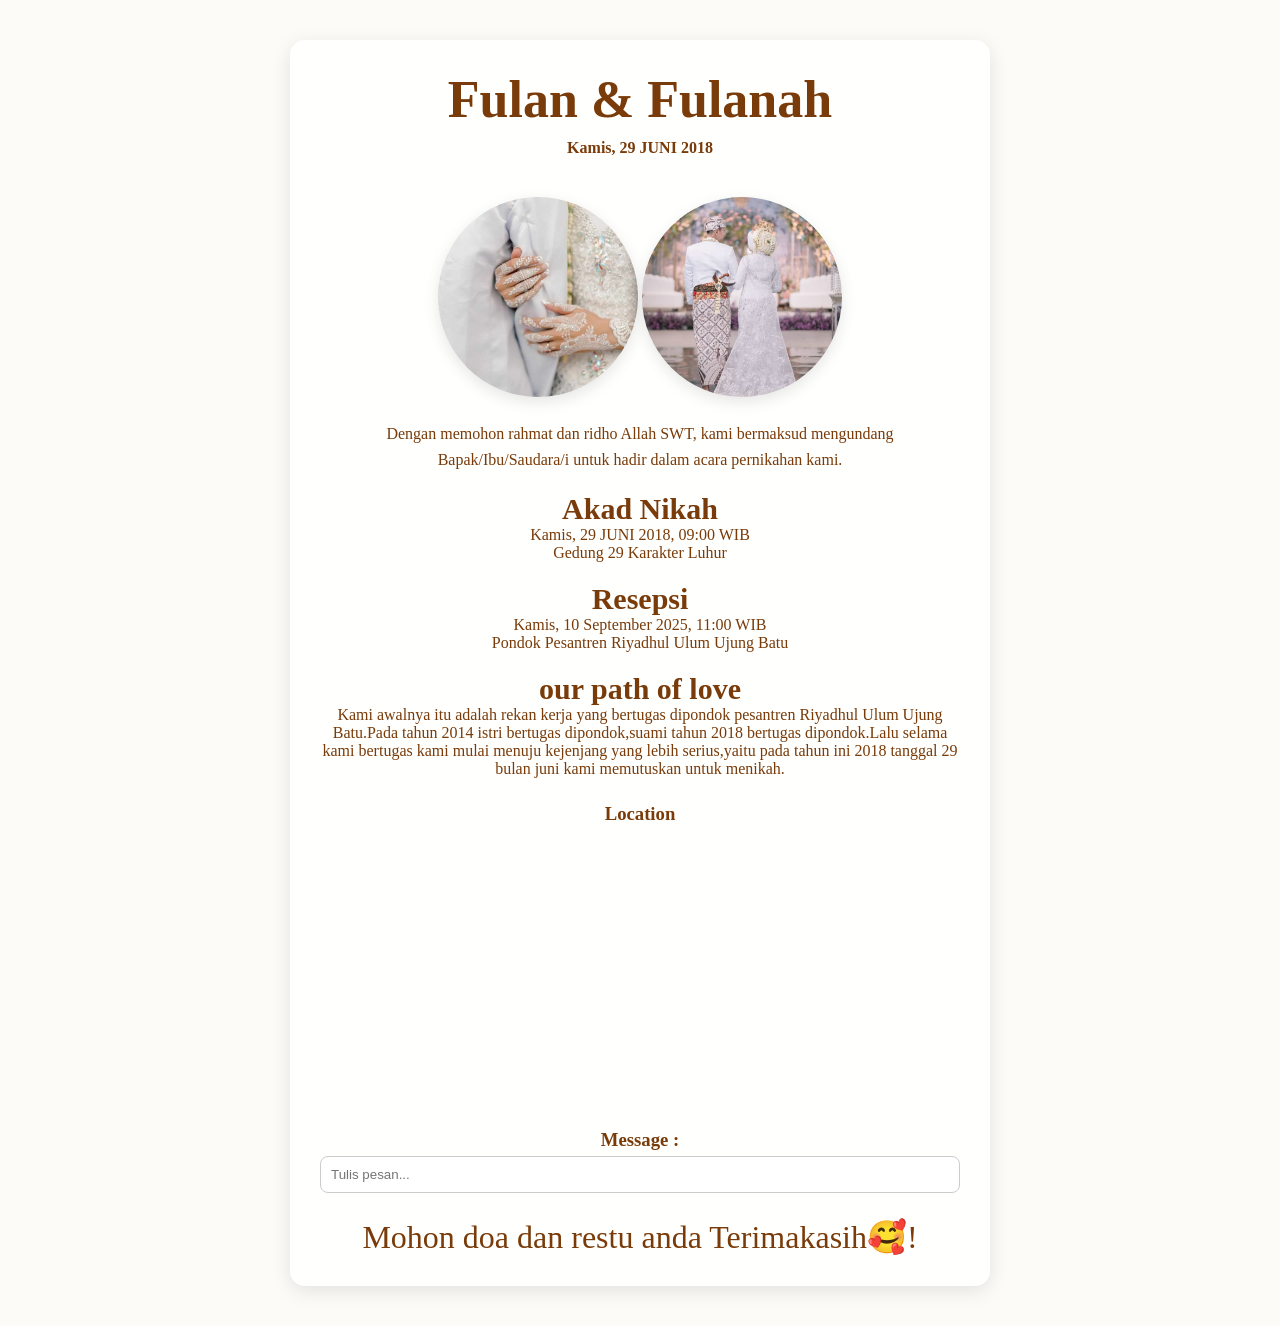
==== halaman2.html @ 0907615c "ganti file name" ====
<!DOCTYPE html>
<html lang="en">
<head>
    <meta charset="UTF-8">
    <meta name="viewport" content="width=device-width, initial-scale=1.0">
    <title>isi undangan</title>
    <link rel="stylesheet" href="style.css">
</head>
<body>
    <section class="page page2" id="page2">
    <div class="content fade-in">
        <h1 class="judul">Fulan & Fulanah</h1>
        <p class="tanggal">Kamis, 29 JUNI 2018</p>

            <img src="asset/opsi1.jpeg" alt="foto mempelai" class="foto slide-up">
            <img src="asset/opsi2.jpeg" alt="foto mempelai" class="foto slide-up">

        <p class="teks">
            Dengan memohon rahmat dan ridho Allah SWT, kami bermaksud mengundang
            Bapak/Ibu/Saudara/i untuk hadir dalam acara pernikahan kami.
        </p>

        <div class="detail slide-up">
            <h3>Akad Nikah</h3>
            <p>Kamis, 29 JUNI 2018, 09:00 WIB</p>
            <p>Gedung 29 Karakter Luhur</p>

            <h3>Resepsi</h3>
            <p>Kamis, 10 September 2025, 11:00 WIB</p>
            <p>Pondok Pesantren Riyadhul Ulum Ujung Batu</p>

            <h3>our path of love</h3>
            <p>Kami awalnya itu adalah rekan kerja yang bertugas dipondok pesantren Riyadhul Ulum Ujung Batu.Pada tahun 2014 istri bertugas dipondok,suami tahun 2018 bertugas dipondok.Lalu selama kami bertugas kami mulai menuju kejenjang yang lebih serius,yaitu pada tahun ini 2018 tanggal 29 bulan juni kami memutuskan untuk menikah.</p>
        </div>

        <div class="map fade-in">
            <h3>Location</h3>
                <iframe
                src="https://www.google.com/maps/embed?pb=!1m14!1m8!1m3!1d31916.08357712208!2d100.5316099!3d0.7117866!3m2!1i1024!2i768!4f13.1!3m3!1m2!1s0x302b2dcb941b2297%3A0x8188cb88069ec724!2sRiyadhul%20Ulum%20Islamic%20Boarding%20School%20Ujung%20Batu%20(LDII)!5e0!3m2!1sen!2sid!4v1769482059172!5m2!1sen!2sid" 
                width="600" 
                height="450" 
                style="border:0;" 
                allowfullscreen="" 
                loading="lazy" 
                referrerpolicy="no-referrer-when-downgrade">
                </iframe>
        </div>

        <div class="form-group">
            <h3>Message :</h3>
            <label for="message"></label>
            <input type="text" id="message" name="message" placeholder="Tulis pesan..." required>
        </div>

      <p class="thanks fade-in">Mohon doa dan restu anda Terimakasih🥰!</p>
    </div>
  </section>
</body>
</html>
---- style.css ----
* {
  margin: 0;
  padding: 0;
  box-sizing: border-box;
}

body {
  font-family: var(--font2);
  color: #050101;
  scroll-behavior: smooth;
  background: #fdfbf7;
}

/* Halaman umum */
.page {
  min-height: 100vh;
  display: flex;
  justify-content: center;
  align-items: center;
  text-align: center;
  padding: 40px 20px;
  position: relative;
  overflow: hidden;
}

/* halaman2 */
.page2 {
  background: var(--bg2) center/cover fixed no-repeat;
  color: #793b09;
  flex-direction: column;
}
.page2 .content {
  background: rgba(255,255,255,0.9);
  padding: 30px;
  border-radius: 15px;
  max-width: 700px;
  box-shadow: 0 5px 20px rgba(0,0,0,0.1);
}
.judul {
  font-family: var(--font1);
  font-size: 52px;
  color: var(--primary);
  margin-bottom: 10px;
}
.tanggal {
  font-weight: 600;
  margin-bottom: 20px;
}
.foto {
  width: 200px;
  height: 200px;
  object-fit: cover;
  border-radius: 50%;
  margin: 20px 0;
  border: 5px solid var(--primary);
  box-shadow: 0 5px 15px rgba(0,0,0,0.1);
}
.teks {
  margin-bottom: 20px;
  line-height: 1.6;
}
.detail h3 {
  color: var(--primary);
  margin-top: 20px;
  font-family: var(--font1);
  font-size: 30px;
}
.map {
  margin-top: 25px;
}
.map iframe {
  width: 100%;
  height: 300px;
  border: 3px solid var(--primary);
  border-radius: 12px;
}

/* pesan */
.form-group {
  margin-bottom: 15px;
}

.form-group label {
  display: block;
  margin-bottom: 5px;
  font-weight: 600;
}

.form-group input,
.form-group textarea {
  width: 100%;
  padding: 10px;
  border-radius: 8px;
  border: 1px solid #ccc;
  font-family: Poppins, sans-serif;
}

.thanks {
  margin-top: 25px;
  font-family: var(--font1);
  font-size: 32px;
  color: var(--primary);
}
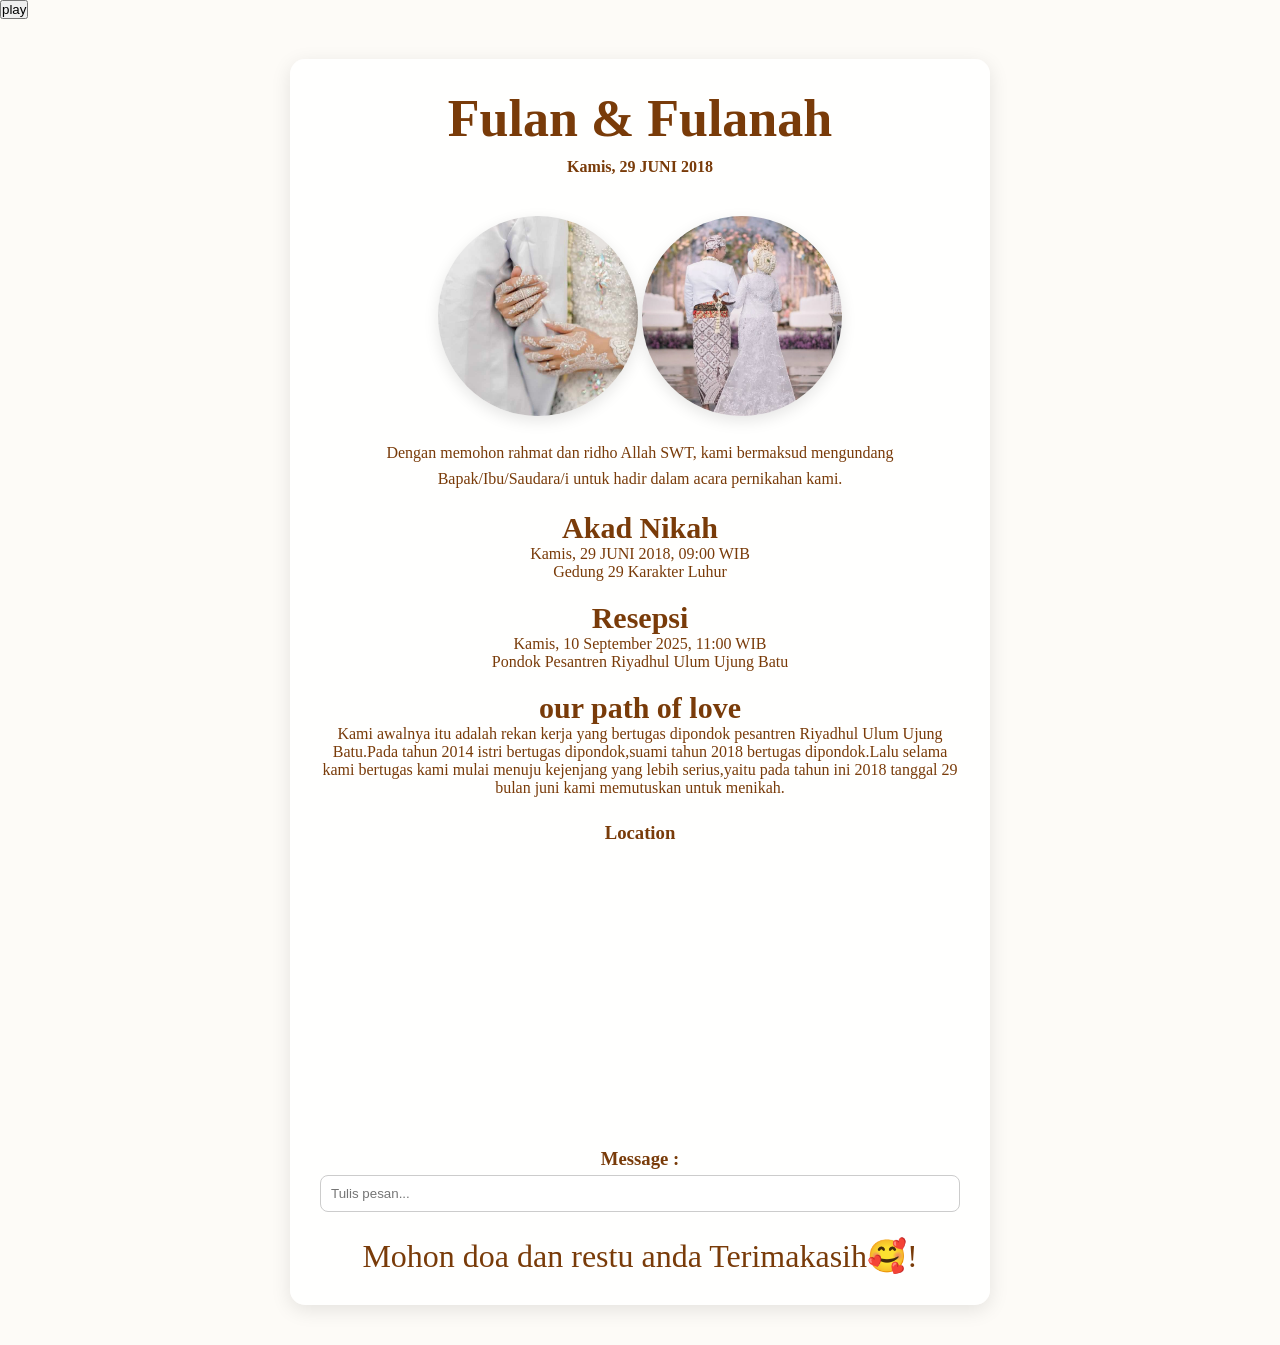
==== commit cc22bdda: "play" ====
--- a/halaman2.html
+++ b/halaman2.html
@@ -7,6 +7,11 @@
     <link rel="stylesheet" href="style.css">
 </head>
 <body>
+    <audio id="music">
+        <source src="Lauv_-_I_Like_Me_Better_[Official_Audio](48k).m4a" type="audio/mpeg">
+    </audio>
+    <button onclick="playmusic()">play</button>
+
     <section class="page page2" id="page2">
     <div class="content fade-in">
         <h1 class="judul">Fulan & Fulanah</h1>
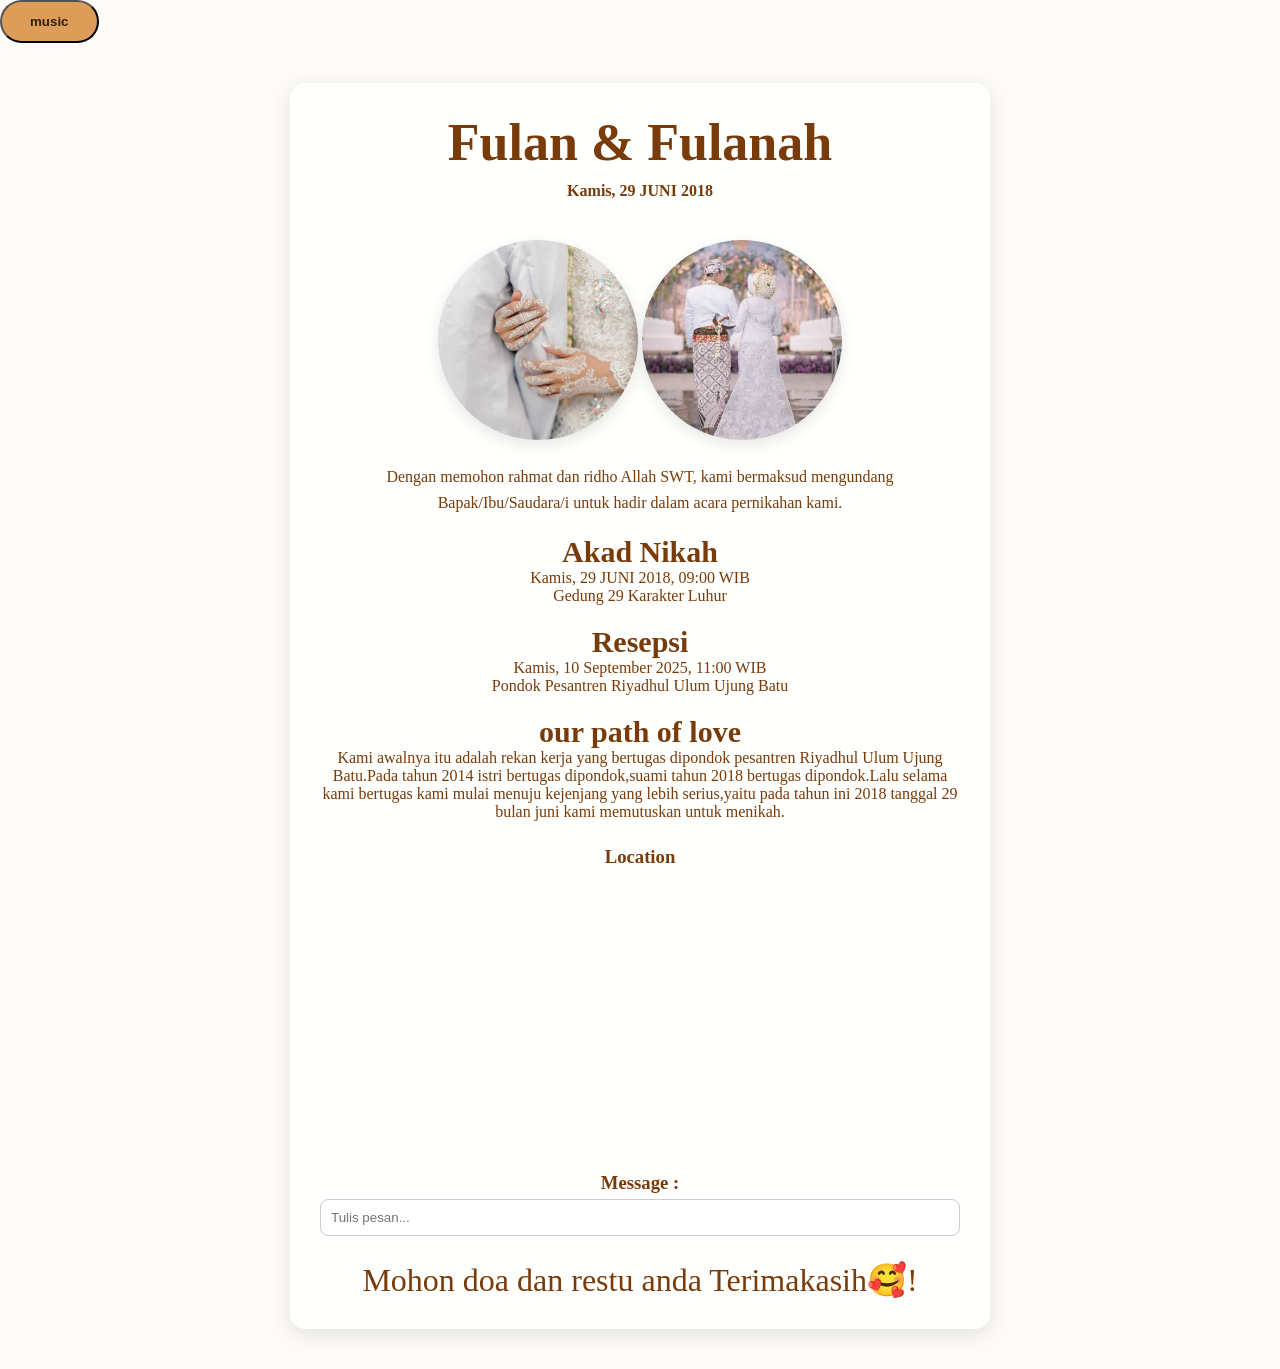
==== commit 1acdf0e5: "music" ====
--- a/halaman2.html
+++ b/halaman2.html
@@ -7,10 +7,12 @@
     <link rel="stylesheet" href="style.css">
 </head>
 <body>
+    <script src="script.js"></script>
+
     <audio id="music">
-        <source src="Lauv_-_I_Like_Me_Better_[Official_Audio](48k).m4a" type="audio/mpeg">
+        <source src="music.m4a" type="audio/mp4">
     </audio>
-    <button onclick="playmusic()">play</button>
+    <button onclick="playmusic()" class="play">music</button>
 
     <section class="page page2" id="page2">
     <div class="content fade-in">
--- a/style.css
+++ b/style.css
@@ -101,3 +101,18 @@
   font-size: 32px;
   color: var(--primary);
 }
+
+.play {
+  display: inline-block;
+  padding: 12px 28px;
+  background-color: rgb(221, 157, 88);
+  color: rgb(45, 33, 6);
+  border-radius: 30px;
+  text-decoration: none;
+  font-weight: bold;
+  transition: 0.3s;
+}
+
+.play:hover {
+  background: #9e693b;
+}
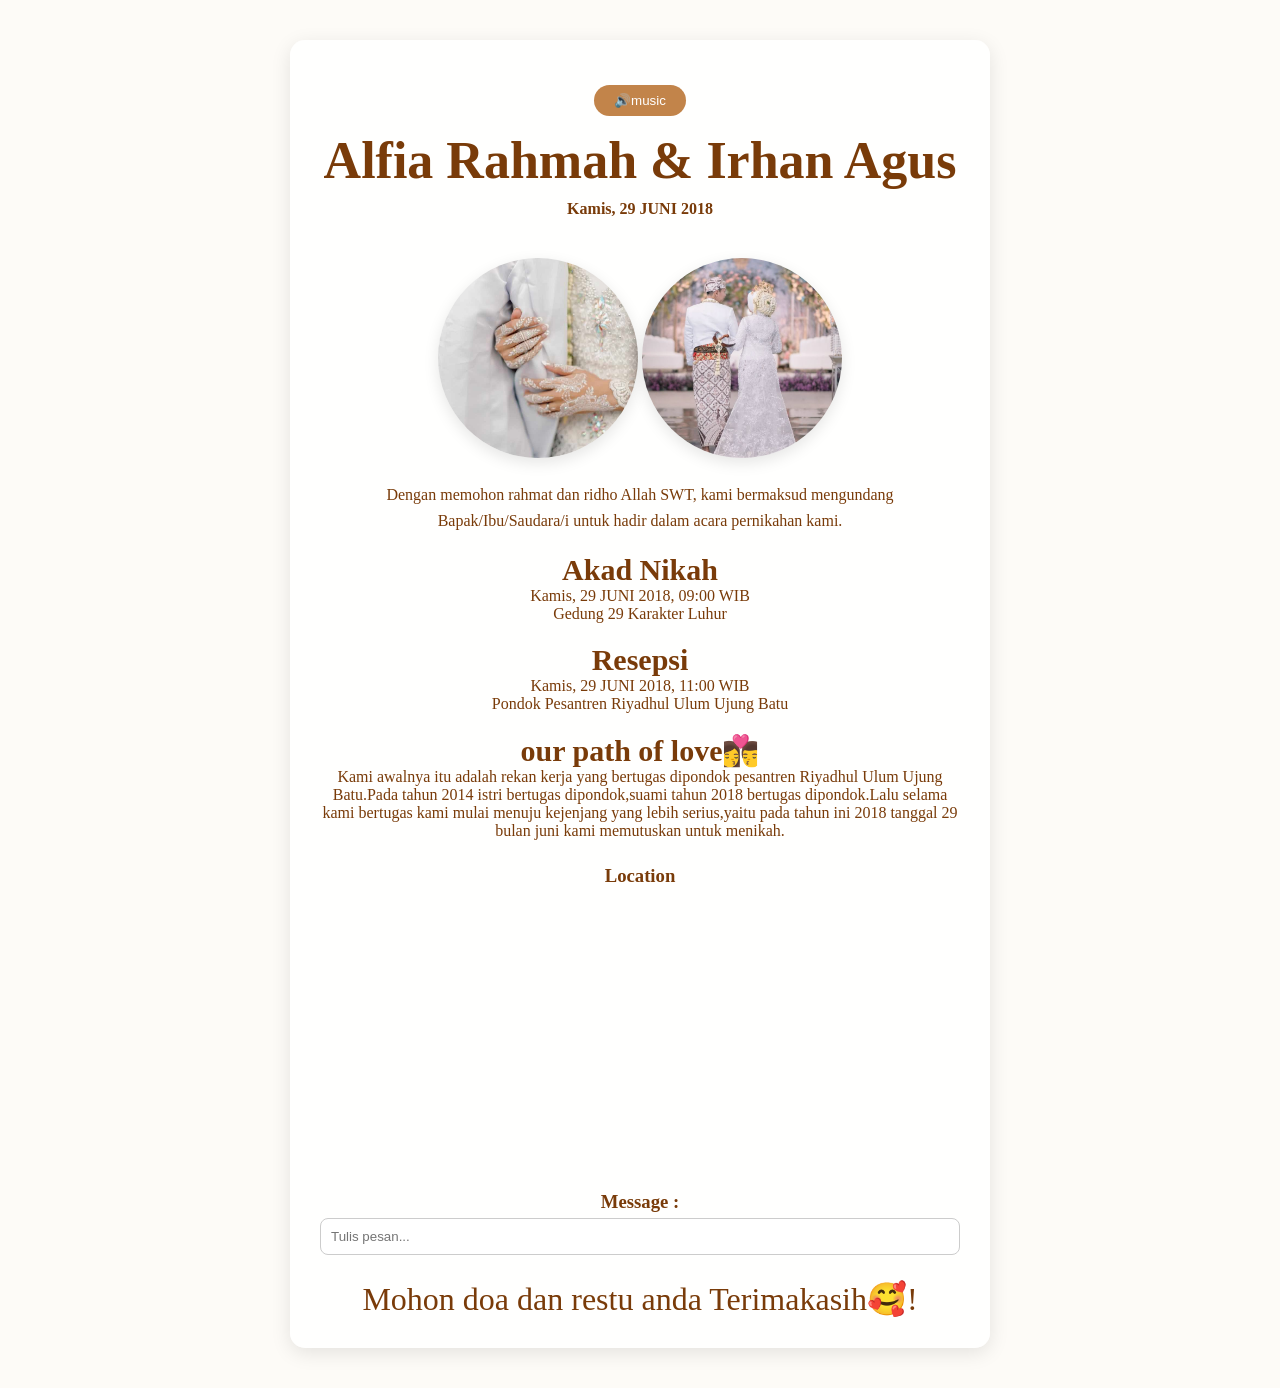
==== commit 3bba01dc: "Alfia Rahmah & Irhan Agus" ====
--- a/halaman2.html
+++ b/halaman2.html
@@ -9,57 +9,56 @@
 <body>
     <script src="script.js"></script>
 
-    <audio id="music">
-        <source src="music.m4a" type="audio/mp4">
-    </audio>
-    <button onclick="playmusic()" class="play">music</button>
-
     <section class="page page2" id="page2">
     <div class="content fade-in">
-        <h1 class="judul">Fulan & Fulanah</h1>
-        <p class="tanggal">Kamis, 29 JUNI 2018</p>
+        <audio id="music">
+            <source src="music.m4a" type="audio/mp4">
+        </audio>
+        <button onclick="playmusic()" class="play">🔊music</button>
+            <h1 class="judul">Alfia Rahmah & Irhan Agus</h1>
+            <p class="tanggal">Kamis, 29 JUNI 2018</p>
 
-            <img src="asset/opsi1.jpeg" alt="foto mempelai" class="foto slide-up">
-            <img src="asset/opsi2.jpeg" alt="foto mempelai" class="foto slide-up">
+                <img src="asset/opsi1.jpeg" alt="foto mempelai" class="foto slide-up">
+                <img src="asset/opsi2.jpeg" alt="foto mempelai" class="foto slide-up">
 
-        <p class="teks">
-            Dengan memohon rahmat dan ridho Allah SWT, kami bermaksud mengundang
-            Bapak/Ibu/Saudara/i untuk hadir dalam acara pernikahan kami.
-        </p>
+            <p class="teks">
+                Dengan memohon rahmat dan ridho Allah SWT, kami bermaksud mengundang
+                Bapak/Ibu/Saudara/i untuk hadir dalam acara pernikahan kami.
+            </p>
 
-        <div class="detail slide-up">
-            <h3>Akad Nikah</h3>
-            <p>Kamis, 29 JUNI 2018, 09:00 WIB</p>
-            <p>Gedung 29 Karakter Luhur</p>
+            <div class="detail slide-up">
+                <h3>Akad Nikah</h3>
+                <p>Kamis, 29 JUNI 2018, 09:00 WIB</p>
+                <p>Gedung 29 Karakter Luhur</p>
 
-            <h3>Resepsi</h3>
-            <p>Kamis, 10 September 2025, 11:00 WIB</p>
-            <p>Pondok Pesantren Riyadhul Ulum Ujung Batu</p>
+                <h3>Resepsi</h3>
+                <p>Kamis, 29 JUNI 2018, 11:00 WIB</p>
+                <p>Pondok Pesantren Riyadhul Ulum Ujung Batu</p>
 
-            <h3>our path of love</h3>
-            <p>Kami awalnya itu adalah rekan kerja yang bertugas dipondok pesantren Riyadhul Ulum Ujung Batu.Pada tahun 2014 istri bertugas dipondok,suami tahun 2018 bertugas dipondok.Lalu selama kami bertugas kami mulai menuju kejenjang yang lebih serius,yaitu pada tahun ini 2018 tanggal 29 bulan juni kami memutuskan untuk menikah.</p>
-        </div>
+                <h3>our path of love👩‍❤️‍💋‍👨</h3>
+                <p>Kami awalnya itu adalah rekan kerja yang bertugas dipondok pesantren Riyadhul Ulum Ujung Batu.Pada tahun 2014 istri bertugas dipondok,suami tahun 2018 bertugas dipondok.Lalu selama kami bertugas kami mulai menuju kejenjang yang lebih serius,yaitu pada tahun ini 2018 tanggal 29 bulan juni kami memutuskan untuk menikah.</p>
+            </div>
 
-        <div class="map fade-in">
-            <h3>Location</h3>
-                <iframe
-                src="https://www.google.com/maps/embed?pb=!1m14!1m8!1m3!1d31916.08357712208!2d100.5316099!3d0.7117866!3m2!1i1024!2i768!4f13.1!3m3!1m2!1s0x302b2dcb941b2297%3A0x8188cb88069ec724!2sRiyadhul%20Ulum%20Islamic%20Boarding%20School%20Ujung%20Batu%20(LDII)!5e0!3m2!1sen!2sid!4v1769482059172!5m2!1sen!2sid" 
-                width="600" 
-                height="450" 
-                style="border:0;" 
-                allowfullscreen="" 
-                loading="lazy" 
-                referrerpolicy="no-referrer-when-downgrade">
-                </iframe>
-        </div>
+            <div class="map fade-in">
+                <h3>Location</h3>
+                    <iframe
+                    src="https://www.google.com/maps/embed?pb=!1m14!1m8!1m3!1d31916.08357712208!2d100.5316099!3d0.7117866!3m2!1i1024!2i768!4f13.1!3m3!1m2!1s0x302b2dcb941b2297%3A0x8188cb88069ec724!2sRiyadhul%20Ulum%20Islamic%20Boarding%20School%20Ujung%20Batu%20(LDII)!5e0!3m2!1sen!2sid!4v1769482059172!5m2!1sen!2sid" 
+                    width="600" 
+                    height="450" 
+                    style="border:0;" 
+                    allowfullscreen="" 
+                    loading="lazy" 
+                    referrerpolicy="no-referrer-when-downgrade">
+                    </iframe>
+            </div>
 
-        <div class="form-group">
-            <h3>Message :</h3>
-            <label for="message"></label>
-            <input type="text" id="message" name="message" placeholder="Tulis pesan..." required>
-        </div>
+            <div class="form-group">
+                <h3>Message :</h3>
+                <label for="message"></label>
+                <input type="text" id="message" name="message" placeholder="Tulis pesan..." required>
+            </div>
 
-      <p class="thanks fade-in">Mohon doa dan restu anda Terimakasih🥰!</p>
+        <p class="thanks fade-in">Mohon doa dan restu anda Terimakasih🥰!</p>
     </div>
   </section>
 </body>
--- a/style.css
+++ b/style.css
@@ -102,17 +102,18 @@
   color: var(--primary);
 }
 
+/* tombol music di dalam kotak */
 .play {
-  display: inline-block;
-  padding: 12px 28px;
-  background-color: rgb(221, 157, 88);
-  color: rgb(45, 33, 6);
-  border-radius: 30px;
-  text-decoration: none;
-  font-weight: bold;
-  transition: 0.3s;
+  margin: 15px auto;
+  padding: 8px 20px;
+  border: none;
+  border-radius: 20px;
+  background: #c2844a;
+  color: #fff;
+  cursor: pointer;
+  display: block;
 }
 
 .play:hover {
-  background: #9e693b;
+  background: #d69358;
 }
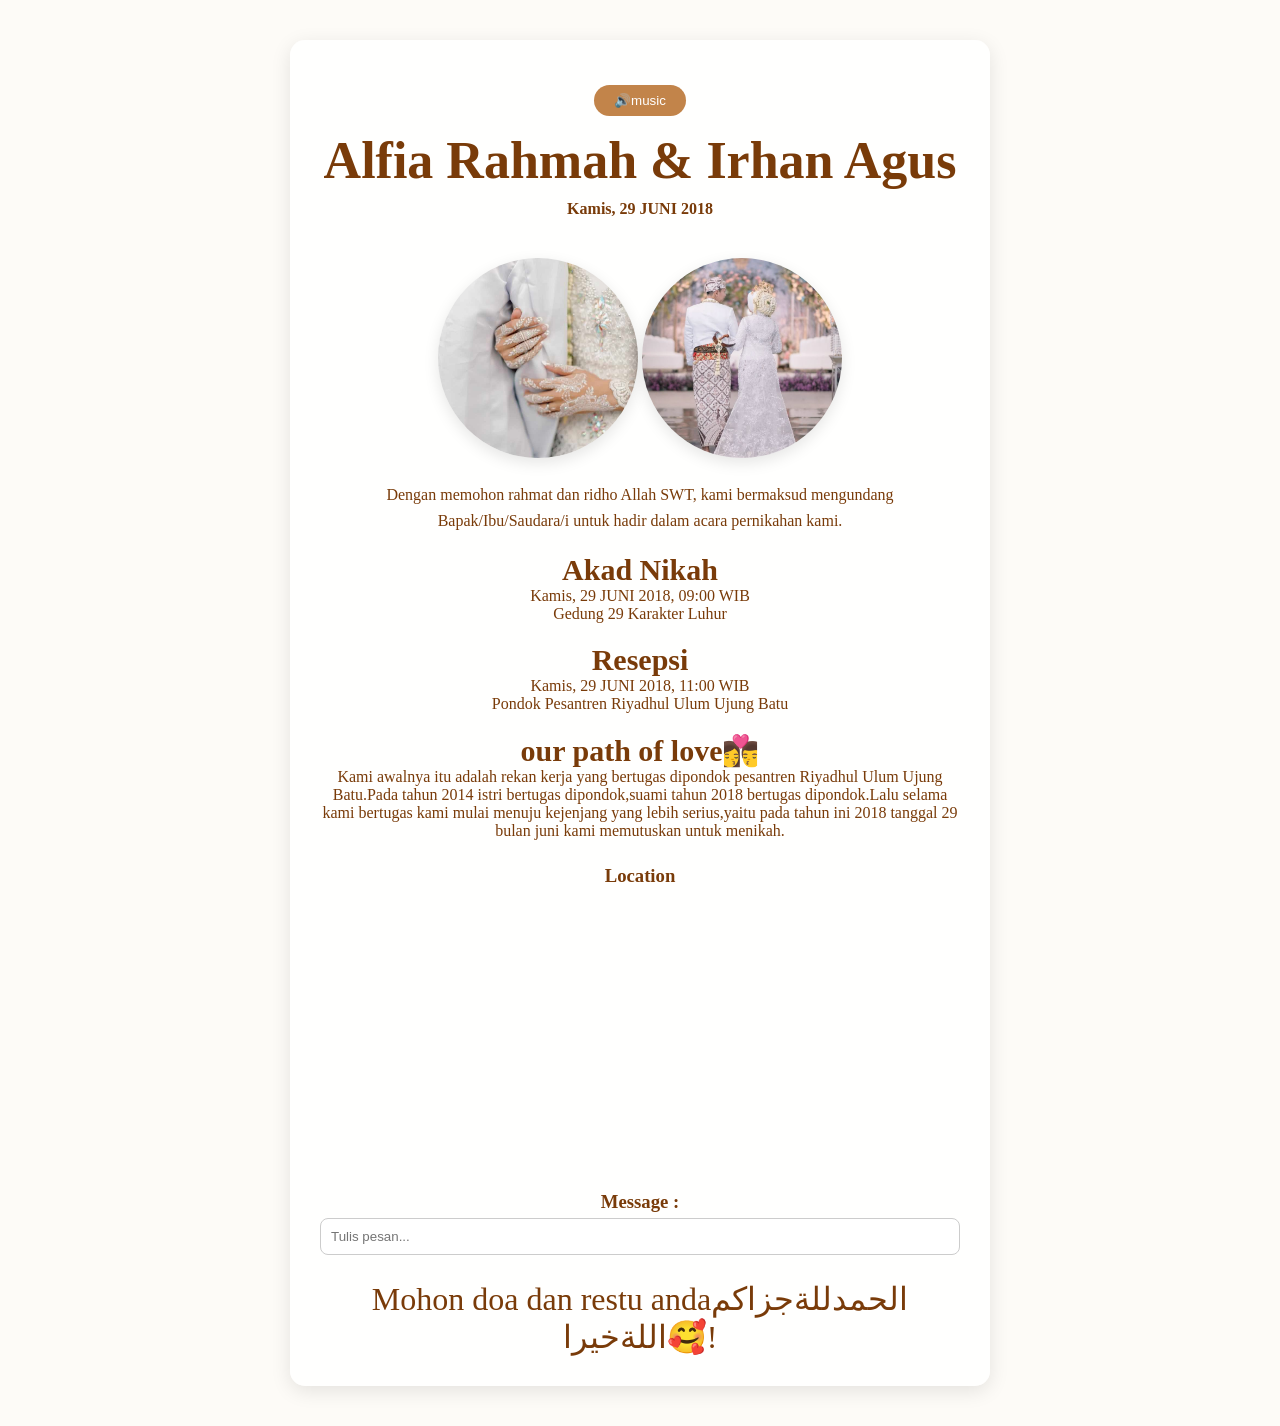
==== commit 8b86b350: "restu anda" ====
--- a/halaman2.html
+++ b/halaman2.html
@@ -58,7 +58,7 @@
                 <input type="text" id="message" name="message" placeholder="Tulis pesan..." required>
             </div>
 
-        <p class="thanks fade-in">Mohon doa dan restu anda Terimakasih🥰!</p>
+        <p class="thanks fade-in">Mohon doa dan restu andaالحمدللةجزاكم اللةخيرا🥰!</p>
     </div>
   </section>
 </body>
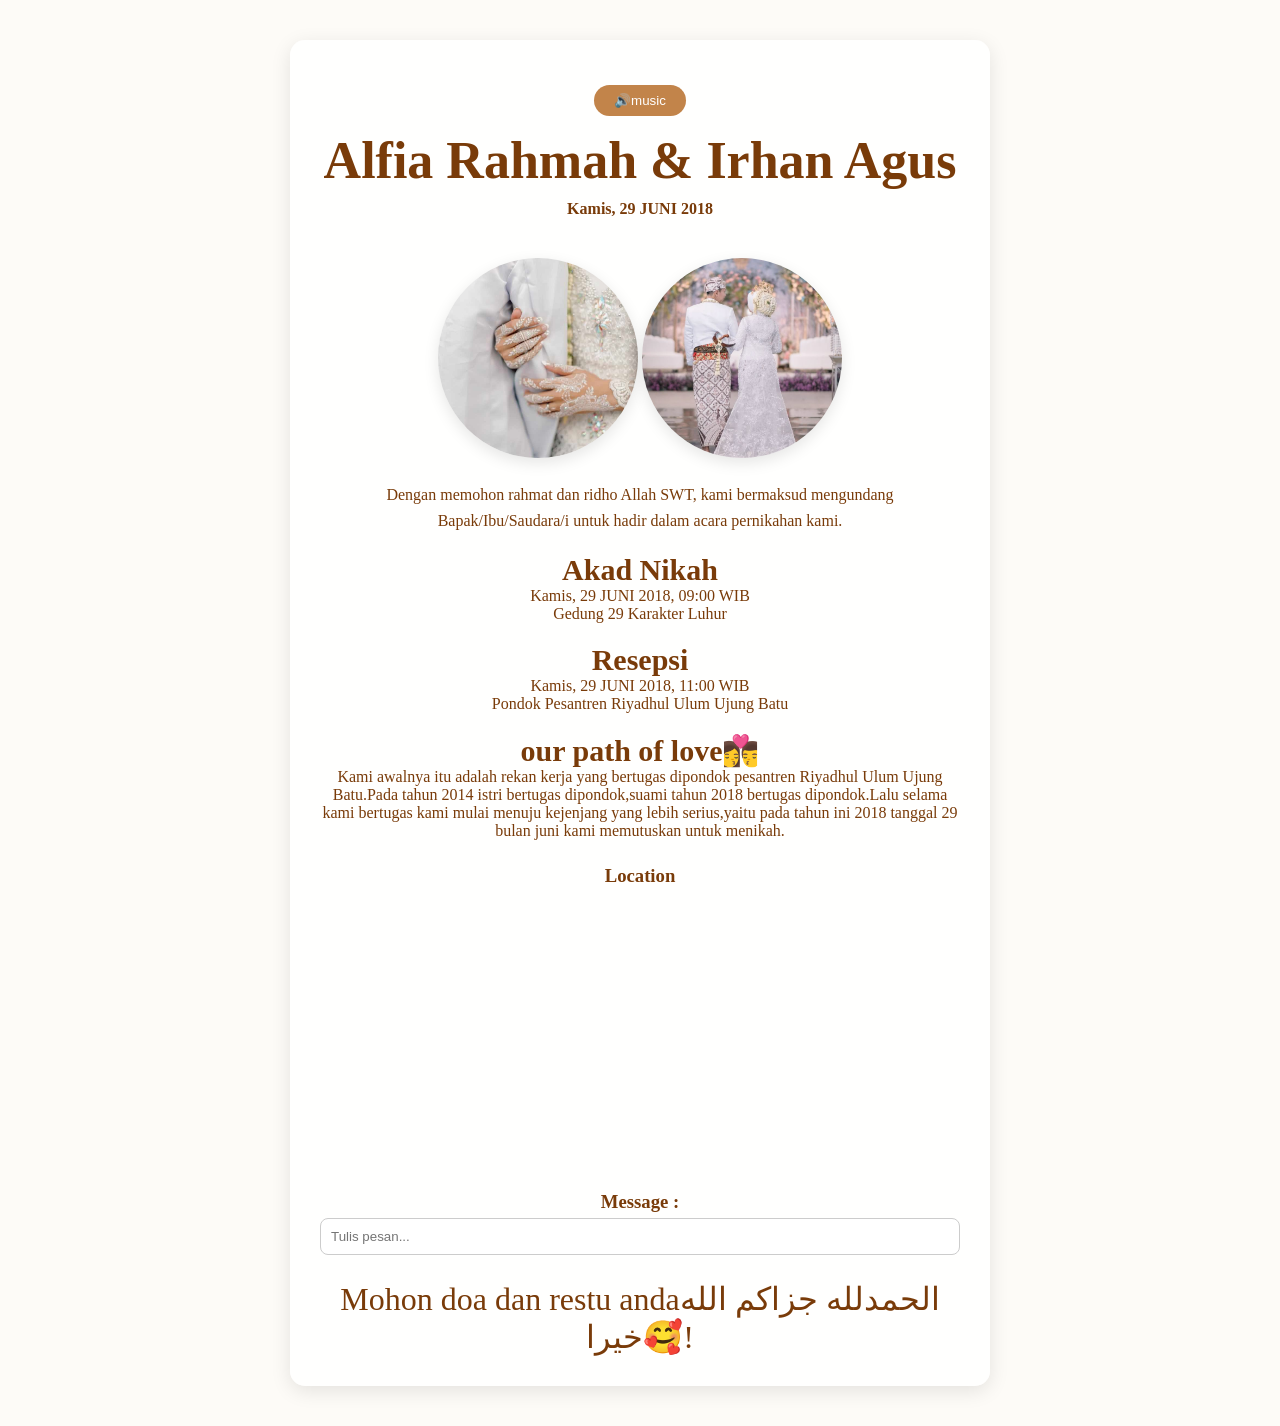
==== commit 75fe54ae: "09:15" ====
--- a/halaman2.html
+++ b/halaman2.html
@@ -58,7 +58,7 @@
                 <input type="text" id="message" name="message" placeholder="Tulis pesan..." required>
             </div>
 
-        <p class="thanks fade-in">Mohon doa dan restu andaالحمدللةجزاكم اللةخيرا🥰!</p>
+        <p class="thanks fade-in">Mohon doa dan restu andaالحمدلله جزاكم الله خيرا🥰!</p>
     </div>
   </section>
 </body>
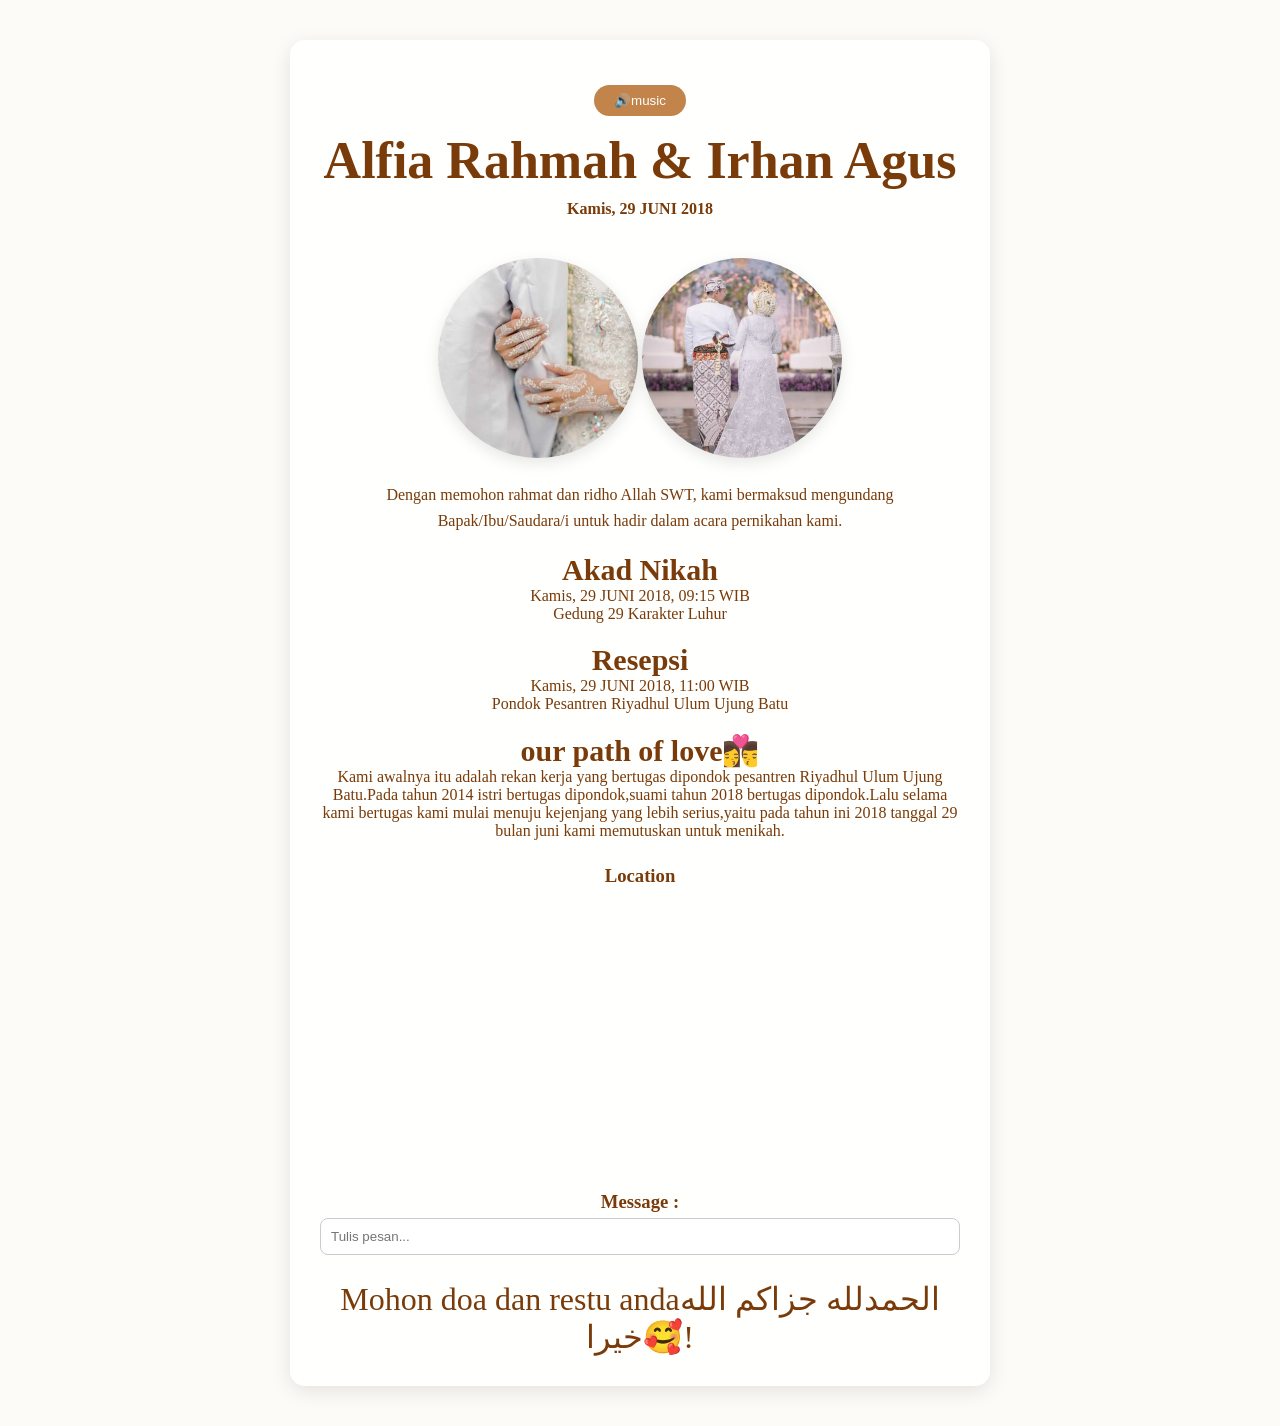
==== commit 75837c5d: "09:00" ====
--- a/halaman2.html
+++ b/halaman2.html
@@ -28,7 +28,7 @@
 
             <div class="detail slide-up">
                 <h3>Akad Nikah</h3>
-                <p>Kamis, 29 JUNI 2018, 09:00 WIB</p>
+                <p>Kamis, 29 JUNI 2018, 09:15 WIB</p>
                 <p>Gedung 29 Karakter Luhur</p>
 
                 <h3>Resepsi</h3>
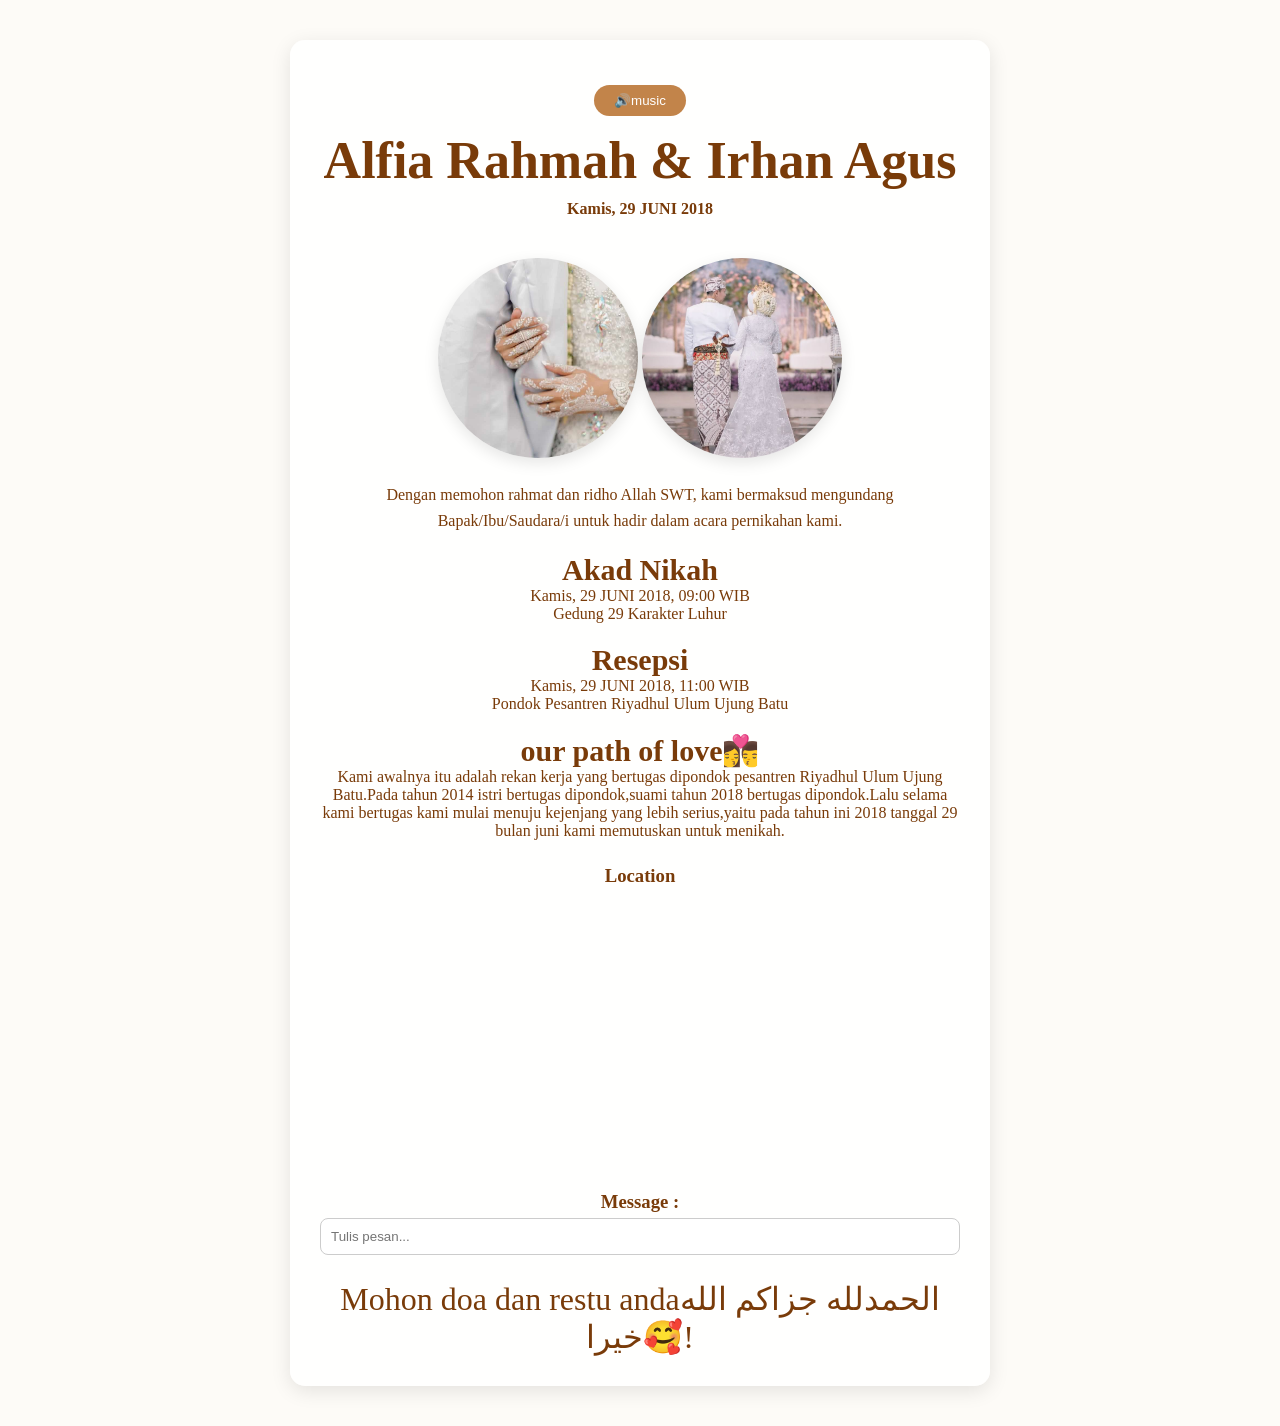
==== commit 09f52f25: "Aula" ====
--- a/halaman2.html
+++ b/halaman2.html
@@ -28,7 +28,7 @@
 
             <div class="detail slide-up">
                 <h3>Akad Nikah</h3>
-                <p>Kamis, 29 JUNI 2018, 09:15 WIB</p>
+                <p>Kamis, 29 JUNI 2018, 09:00 WIB</p>
                 <p>Gedung 29 Karakter Luhur</p>
 
                 <h3>Resepsi</h3>
